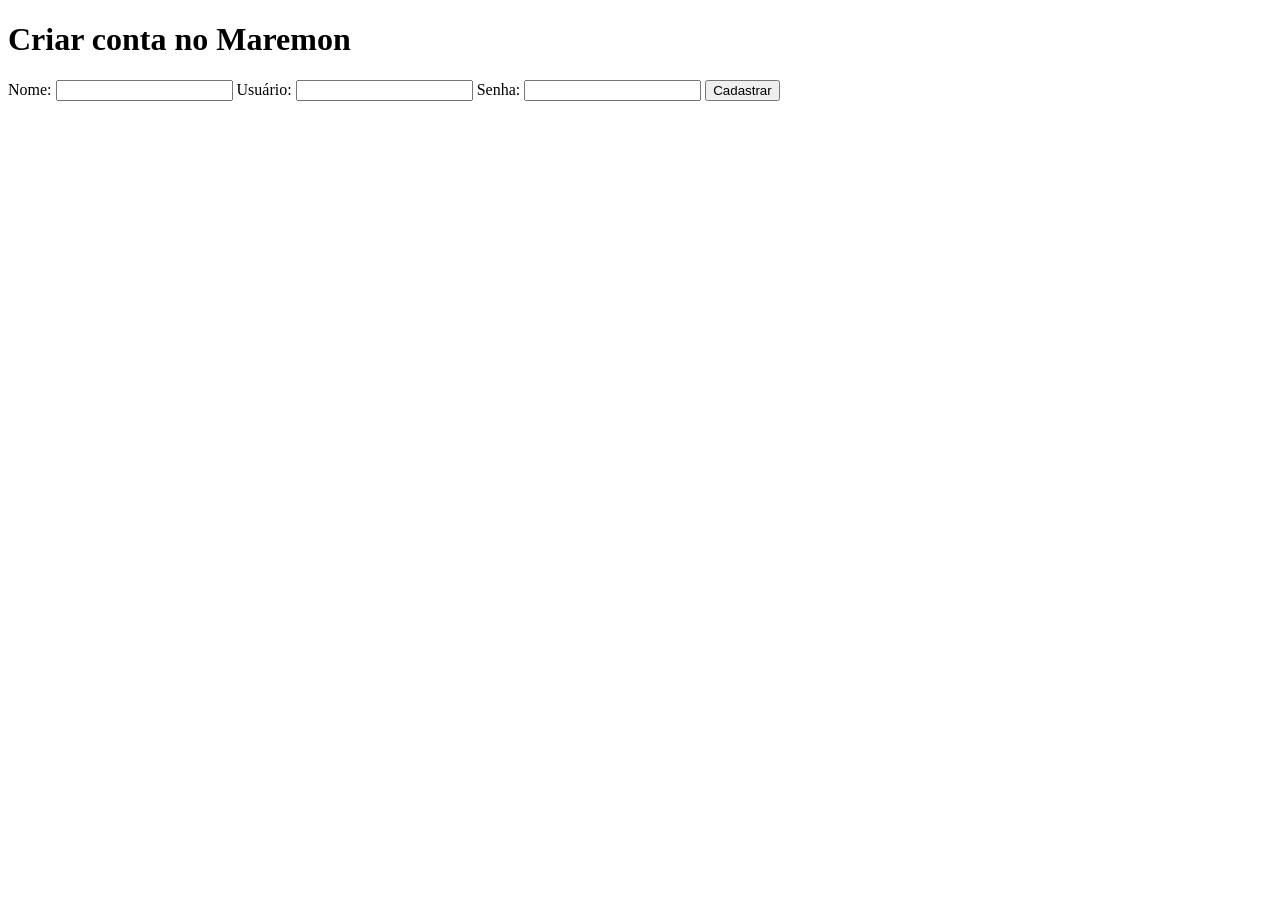
==== monstrobolso_combate/cadastro.html @ 1f14421e "praticamente tudo" ====
<!DOCTYPE html>
<html lang="pt-br">
<head>
    <meta charset="UTF-8">
    <meta name="viewport" content="width=device-width, initial-scale=1.0">
    <title>Cadastro - Maremon</title>
</head>
<body>

    <h1>Criar conta no Maremon</h1>

    <form id="form_cadastro">

        <label for="nome">Nome:</label>
        <input
            type="text"
            id="nome"
            required
            maxlength="100"
        >

        <label for="usuario">Usuário:</label>
        <input
            type="text"
            id="usuario"
            required
            minlength="3"
            maxlength="30"
        >

        <label for="senha">Senha:</label>
        <input
            type="password"
            id="senha"
            required
            minlength="8"
        >

        <button type="submit">Cadastrar</button>

    </form>

    <p id="mensagem"></p>

    <script src="js/cadastro.js"></script>

</body>
</html>
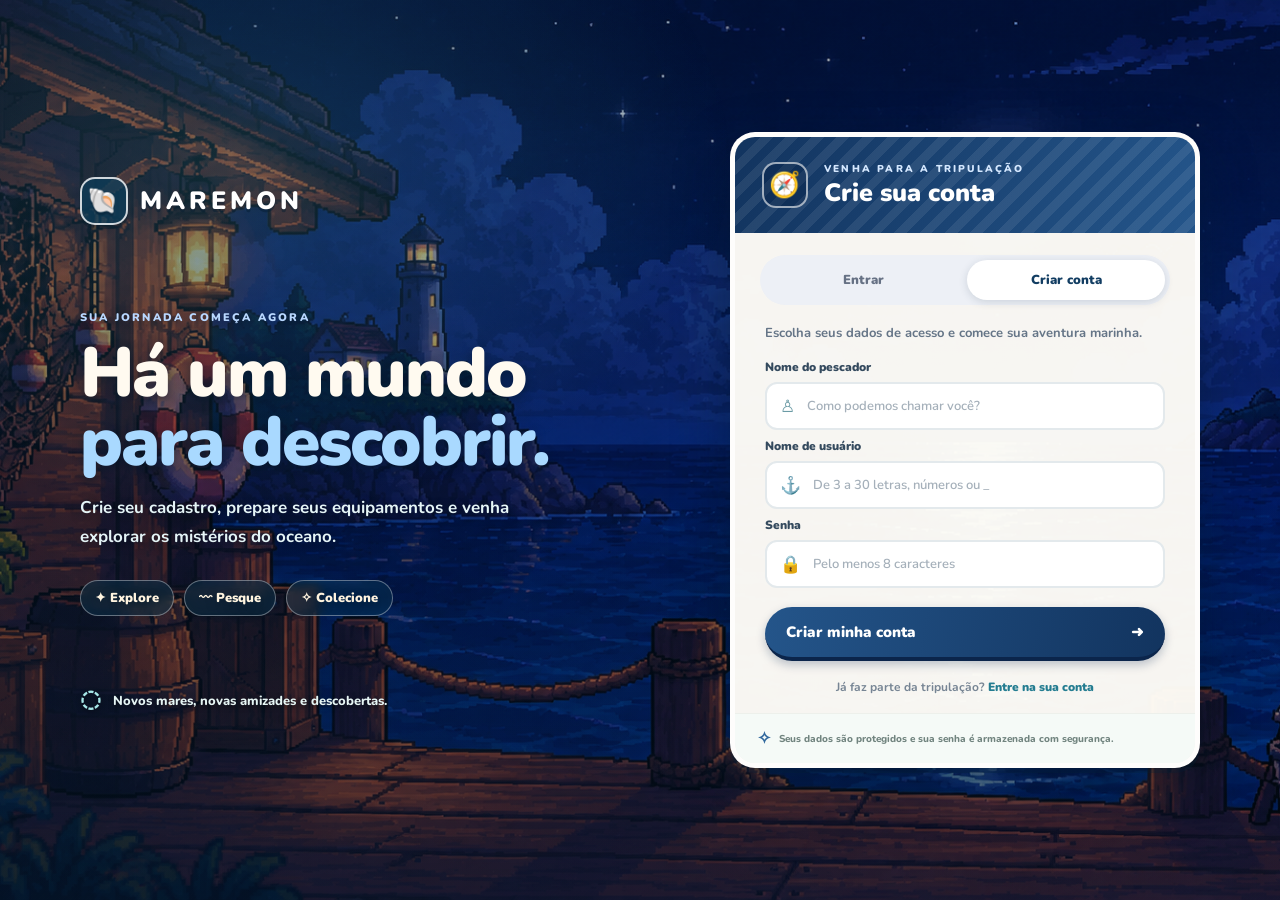
==== commit 6d52014f: "Tela de login e cadastro." ====
--- a/monstrobolso_combate/cadastro.html
+++ b/monstrobolso_combate/cadastro.html
@@ -1,49 +1,56 @@
-
 <!DOCTYPE html>
 <html lang="pt-br">
 <head>
     <meta charset="UTF-8">
     <meta name="viewport" content="width=device-width, initial-scale=1.0">
-    <title>Cadastro - Maremon</title>
+    <meta name="theme-color" content="#123d62">
+    <title>Criar conta | Maremon</title>
+    <link rel="stylesheet" href="css/autenticacao.css">
 </head>
-<body>
+<body class="auth-page">
+    <main class="auth-layout">
+        <section class="brand-side" aria-label="Apresentação do Maremon">
+            <a class="brand-mark" href="login.html" aria-label="Maremon início">
+                <span class="brand-icon">🐚</span>
+                <span>MAREMON</span>
+            </a>
+            <div class="brand-copy">
+                <span class="eyebrow">SUA JORNADA COMEÇA AGORA</span>
+                <h1>Há um mundo<br><em>para descobrir.</em></h1>
+                <p>Crie seu cadastro, prepare seus equipamentos e venha explorar os mistérios do oceano.</p>
+                <div class="world-tags"><span>✦ Explore</span><span>〰 Pesque</span><span>✧ Colecione</span></div>
+            </div>
+            <div class="brand-footer"><span class="bubble">◌</span> Novos mares, novas amizades e descobertas.</div>
+        </section>
 
-    <h1>Criar conta no Maremon</h1>
+        <section class="auth-card register-card" aria-labelledby="auth-title">
+            <header class="card-heading">
+                <div class="heading-icon">🧭</div>
+                <div><span class="eyebrow">VENHA PARA A TRIPULAÇÃO</span><h2 id="auth-title">Crie sua conta</h2></div>
+            </header>
+            <div class="auth-tabs" aria-label="Acesso à conta">
+                <a href="login.html">Entrar</a>
+                <a class="active" href="cadastro.html" aria-current="page">Criar conta</a>
+            </div>
+            <p class="card-intro">Escolha seus dados de acesso e comece sua aventura marinha.</p>
 
-    <form id="form_cadastro">
+            <form id="form_cadastro" class="auth-form">
+                <label for="nome">Nome do pescador</label>
+                <div class="input-wrap"><span aria-hidden="true">♙</span><input type="text" id="nome" required maxlength="100" autocomplete="name" placeholder="Como podemos chamar você?"></div>
 
-        <label for="nome">Nome:</label>
-        <input
-            type="text"
-            id="nome"
-            required
-            maxlength="100"
-        >
+                <label for="usuario">Nome de usuário</label>
+                <div class="input-wrap"><span aria-hidden="true">⚓</span><input type="text" id="usuario" required minlength="3" maxlength="30" pattern="[a-zA-Z0-9_]{3,30}" autocomplete="username" placeholder="De 3 a 30 letras, números ou _"></div>
 
-        <label for="usuario">Usuário:</label>
-        <input
-            type="text"
-            id="usuario"
-            required
-            minlength="3"
-            maxlength="30"
-        >
+                <label for="senha">Senha</label>
+                <div class="input-wrap"><span aria-hidden="true">🔒</span><input type="password" id="senha" required minlength="8" autocomplete="new-password" placeholder="Pelo menos 8 caracteres"></div>
 
-        <label for="senha">Senha:</label>
-        <input
-            type="password"
-            id="senha"
-            required
-            minlength="8"
-        >
-
-        <button type="submit">Cadastrar</button>
-
-    </form>
-
-    <p id="mensagem"></p>
-
+                <button class="primary-action" type="submit"><span>Criar minha conta</span><span aria-hidden="true">➜</span></button>
+            </form>
+            <p id="mensagem" class="form-message" role="status" aria-live="polite"></p>
+            <p class="switch-copy">Já faz parte da tripulação? <a href="login.html">Entre na sua conta</a></p>
+            <div class="card-note"><span>✧</span> Seus dados são protegidos e sua senha é armazenada com segurança.</div>
+        </section>
+    </main>
     <script src="js/cadastro.js"></script>
-
 </body>
 </html>
--- a/monstrobolso_combate/css/autenticacao.css
+++ b/monstrobolso_combate/css/autenticacao.css
@@ -0,0 +1,119 @@
+@import url('https://fonts.googleapis.com/css2?family=Nunito:wght@400;500;600;700;800;900&display=swap');
+
+:root {
+    --deep: #123d62;
+    --deep-2: #0b2b49;
+    --ocean: #267f9c;
+    --foam: #e8f7f5;
+    --coral: #173b70;
+    --coral-dark: #0b254b;
+    --sand: #fffaf0;
+    --ink: #263b50;
+    --muted: #718292;
+}
+* { box-sizing: border-box; }
+html, body { min-height: 100%; }
+body.auth-page {
+    margin: 0;
+    min-height: 100vh;
+    padding: 34px;
+    display: grid;
+    place-items: center;
+    color: var(--ink);
+    font-family: 'Nunito', 'Trebuchet MS', sans-serif;
+    background: linear-gradient(90deg, rgba(5,25,47,.48), rgba(5,25,47,.18)), url('../assets/fundo_login_noite.png') center/cover fixed no-repeat, #123d62;
+}
+.auth-page::before {
+    content: '';
+    position: fixed;
+    inset: 0;
+    pointer-events: none;
+    background: radial-gradient(ellipse at 18% 18%, rgba(90,202,220,.17), transparent 34%), linear-gradient(0deg, rgba(5,22,40,.28), transparent 45%);
+}
+.auth-layout {
+    position: relative;
+    width: min(1120px, 100%);
+    min-height: 650px;
+    display: grid;
+    grid-template-columns: 1.05fr .95fr;
+    align-items: center;
+    gap: clamp(28px, 5vw, 76px);
+}
+.brand-side { min-height: 570px; display: flex; flex-direction: column; justify-content: space-between; padding: 12px 0 20px; color: #fff; }
+.brand-mark { display: inline-flex; align-items: center; gap: 12px; width: fit-content; color: #fff; text-decoration: none; font-size: 25px; font-weight: 900; letter-spacing: 4px; text-shadow: 0 3px 0 rgba(5,28,48,.45); }
+.brand-icon { width: 48px; height: 48px; display: grid; place-items: center; border: 2px solid rgba(255,255,255,.8); border-radius: 15px; background: rgba(12,62,91,.72); box-shadow: 0 4px 0 rgba(3,26,45,.35); font-size: 25px; }
+.brand-copy { max-width: 540px; margin: 60px 0 42px; text-shadow: 0 3px 10px rgba(4,23,42,.55); }
+.eyebrow { display: block; color: #b9d8ff; font-size: 11px; font-weight: 900; letter-spacing: 2.2px; }
+.brand-copy h1 { margin: 14px 0 18px; color: #fffaf0; font-size: clamp(42px, 5.4vw, 70px); line-height: .99; font-weight: 900; letter-spacing: -2px; }
+.brand-copy h1 em { color: #a9d9ff; font-style: normal; }
+.brand-copy p { max-width: 440px; margin: 0; color: #e5f5f7; font-size: 17px; line-height: 1.7; font-weight: 700; }
+.world-tags { display: flex; flex-wrap: wrap; gap: 10px; margin-top: 28px; }
+.world-tags span { padding: 8px 14px; border: 1px solid rgba(255,255,255,.36); border-radius: 999px; background: rgba(9,54,80,.45); color: #fff4df; font-size: 13px; font-weight: 900; backdrop-filter: blur(5px); }
+.brand-footer { color: #e6f5f4; font-size: 13px; font-weight: 800; text-shadow: 0 2px 5px rgba(0,0,0,.5); }
+.bubble { margin-right: 8px; color: #a7e7e8; font-size: 24px; vertical-align: -2px; }
+.auth-card {
+    width: 100%; max-width: 470px; justify-self: end; overflow: hidden;
+    border: 5px solid rgba(255,255,255,.84); border-radius: 25px;
+    background: rgba(255,253,247,.97);
+    box-shadow: 0 20px 55px rgba(4,22,39,.42), 0 5px 0 rgba(7,39,62,.28);
+}
+.card-heading { min-height: 96px; display: flex; align-items: center; gap: 16px; padding: 20px 27px; color: #fff; background: repeating-linear-gradient(135deg, rgba(255,255,255,.08) 0 9px, transparent 9px 18px), linear-gradient(105deg, #12345f, #24558a); }
+.heading-icon { width: 46px; height: 46px; flex: 0 0 46px; display: grid; place-items: center; border: 2px solid rgba(255,255,255,.6); border-radius: 14px; background: rgba(7,28,58,.28); font-size: 25px; }
+.card-heading .eyebrow { color: #d5e8ff; font-size: 10px; }
+.card-heading h2 { margin: 2px 0 0; font-size: 25px; line-height: 1.2; font-weight: 900; }
+.auth-tabs { display: grid; grid-template-columns: 1fr 1fr; gap: 5px; margin: 22px 25px 0; padding: 5px; border-radius: 999px; background: #edf0f6; }
+.auth-tabs a { padding: 11px 8px; border-radius: 999px; color: #667184; text-align: center; text-decoration: none; font-size: 13px; font-weight: 900; transition: .18s ease; }
+.auth-tabs a:hover { color: var(--deep); background: rgba(255,255,255,.65); }
+.auth-tabs a.active { color: var(--deep); background: #fff; box-shadow: 0 2px 8px rgba(31,54,78,.16); }
+.card-intro { margin: 19px 30px 17px; color: #657587; font-size: 13px; line-height: 1.5; font-weight: 700; }
+.auth-form { display: flex; flex-direction: column; padding: 0 30px; }
+.auth-form label { margin: 10px 0 7px; color: #344a5e; font-size: 12px; font-weight: 900; }
+.input-wrap { min-height: 48px; display: flex; align-items: center; gap: 10px; padding: 0 13px; border: 2px solid #e3e9ec; border-radius: 12px; background: #fff; transition: border-color .18s, box-shadow .18s; }
+.input-wrap:focus-within { border-color: #55a6b3; box-shadow: 0 0 0 3px rgba(85,166,179,.13); }
+.input-wrap > span { color: #6b9ba5; font-size: 17px; }
+.input-wrap input { width: 100%; min-width: 0; height: 44px; border: 0; outline: 0; background: transparent; color: var(--ink); font: inherit; font-size: 13px; font-weight: 700; }
+.input-wrap input::placeholder { color: #a5b0ba; font-weight: 600; }
+.primary-action { min-height: 54px; display: flex; justify-content: space-between; align-items: center; margin-top: 24px; padding: 0 21px; border: 0; border-bottom: 4px solid var(--coral-dark); border-radius: 999px; background: linear-gradient(100deg, #24558a, #12345f); color: #fff; cursor: pointer; font: inherit; font-size: 15px; font-weight: 900; box-shadow: 0 4px 10px rgba(10,38,78,.25); transition: transform .15s, filter .15s; }
+.primary-action:hover { filter: brightness(1.05); transform: translateY(-1px); }
+.primary-action:active { transform: translateY(2px); border-bottom-width: 2px; }
+.primary-action:disabled { opacity: .65; cursor: wait; transform: none; }
+.form-message { min-height: 18px; margin: 10px 30px 0; color: #b44d43; text-align: center; font-size: 12px; font-weight: 800; }
+.form-message:empty { min-height: 7px; margin-top: 4px; }
+.switch-copy { margin: 7px 20px 18px; color: #778594; text-align: center; font-size: 12px; font-weight: 700; }
+.switch-copy a { color: #247d91; font-weight: 900; text-decoration: none; }
+.switch-copy a:hover { text-decoration: underline; }
+.card-note { display: flex; align-items: center; gap: 8px; padding: 13px 22px; border-top: 1px solid #edf0eb; background: #f5faf7; color: #71847f; font-size: 10px; font-weight: 800; }
+.card-note span { color: #32699e; font-size: 17px; }
+.register-card .card-intro { margin-bottom: 8px; }
+.register-card .auth-form label { margin-top: 8px; }
+.register-card .primary-action { margin-top: 19px; }
+
+@media (max-width: 850px) {
+    body.auth-page { padding: 22px; background-position: center; }
+    .auth-layout { max-width: 520px; min-height: auto; display: flex; flex-direction: column; gap: 18px; }
+    .brand-side { width: 100%; min-height: auto; padding: 0; }
+    .brand-copy { margin: 22px 0 0; }
+    .brand-copy h1 { font-size: clamp(35px, 8vw, 48px); }
+    .brand-copy p { max-width: 500px; font-size: 14px; }
+    .brand-footer { display: none; }
+    .world-tags { margin-top: 15px; }
+    .auth-card { max-width: 520px; justify-self: auto; }
+}
+@media (max-width: 480px) {
+    body.auth-page { padding: 14px; }
+    .brand-mark { font-size: 20px; }
+    .brand-icon { width: 40px; height: 40px; }
+    .brand-copy { margin-top: 17px; }
+    .brand-copy h1 { margin: 8px 0 10px; font-size: 36px; }
+    .brand-copy p { font-size: 12px; }
+    .world-tags { gap: 6px; }
+    .world-tags span { padding: 6px 10px; font-size: 11px; }
+    .auth-card { border-width: 3px; border-radius: 19px; }
+    .card-heading { min-height: 78px; padding: 15px 18px; }
+    .card-heading h2 { font-size: 21px; }
+    .auth-tabs { margin: 16px 16px 0; }
+    .card-intro { margin: 14px 20px; font-size: 12px; }
+    .auth-form { padding: 0 20px; }
+    .form-message { margin-right: 20px; margin-left: 20px; }
+    .card-note { padding: 11px 16px; font-size: 9px; }
+}
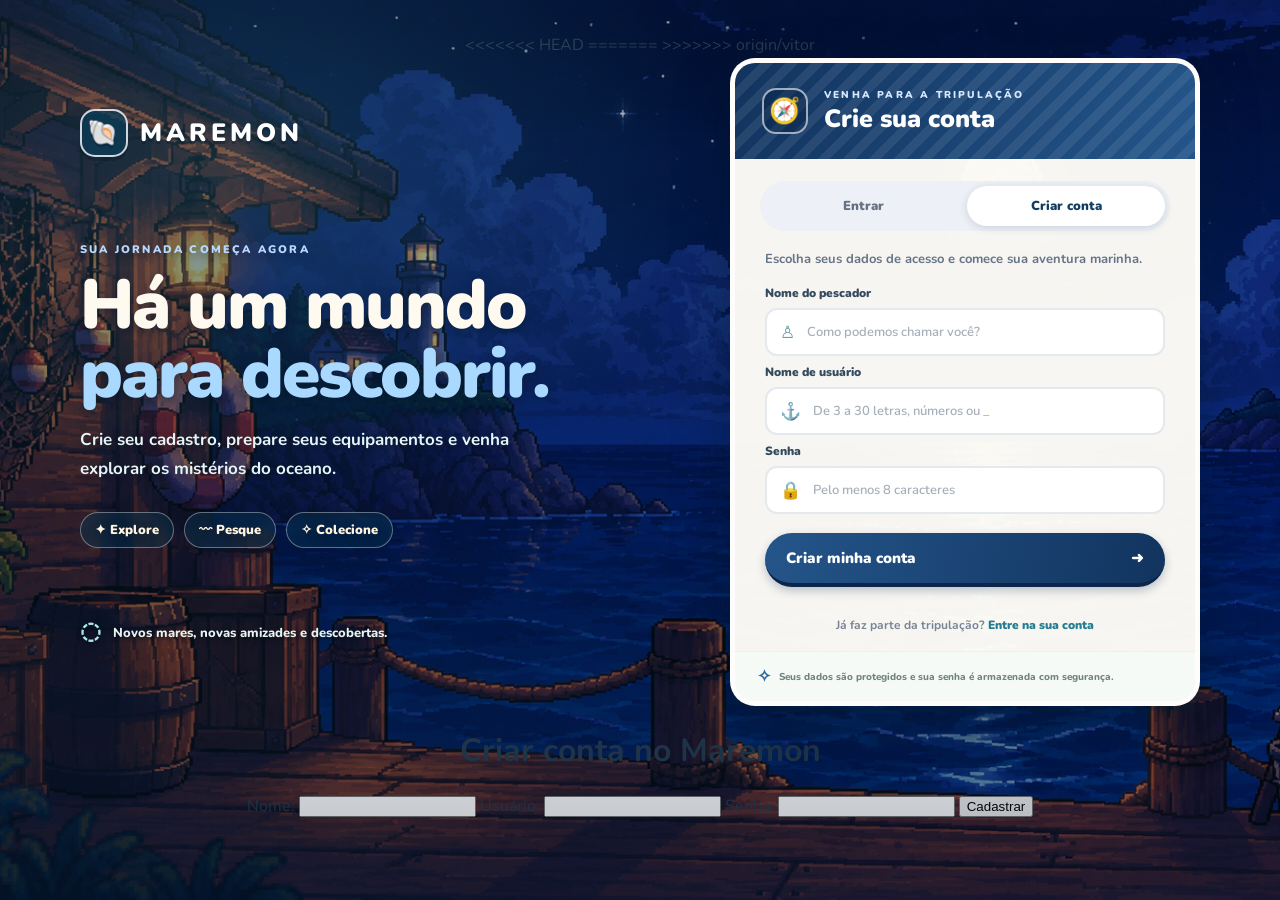
==== commit 0b0fa546: "Merge remote-tracking branch 'origin/vitor' into enzo" ====
--- a/monstrobolso_combate/cadastro.html
+++ b/monstrobolso_combate/cadastro.html
@@ -1,3 +1,7 @@
+<<<<<<< HEAD
+=======
+
+>>>>>>> origin/vitor
 <!DOCTYPE html>
 <html lang="pt-br">
 <head>
@@ -52,5 +56,46 @@
         </section>
     </main>
     <script src="js/cadastro.js"></script>
+    <title>Cadastro - Maremon</title>
+</head>
+<body>
+
+    <h1>Criar conta no Maremon</h1>
+
+    <form id="form_cadastro">
+
+        <label for="nome">Nome:</label>
+        <input
+            type="text"
+            id="nome"
+            required
+            maxlength="100"
+        >
+
+        <label for="usuario">Usuário:</label>
+        <input
+            type="text"
+            id="usuario"
+            required
+            minlength="3"
+            maxlength="30"
+        >
+
+        <label for="senha">Senha:</label>
+        <input
+            type="password"
+            id="senha"
+            required
+            minlength="8"
+        >
+
+        <button type="submit">Cadastrar</button>
+
+    </form>
+
+    <p id="mensagem"></p>
+
+    <script src="js/cadastro.js"></script>
+
 </body>
 </html>
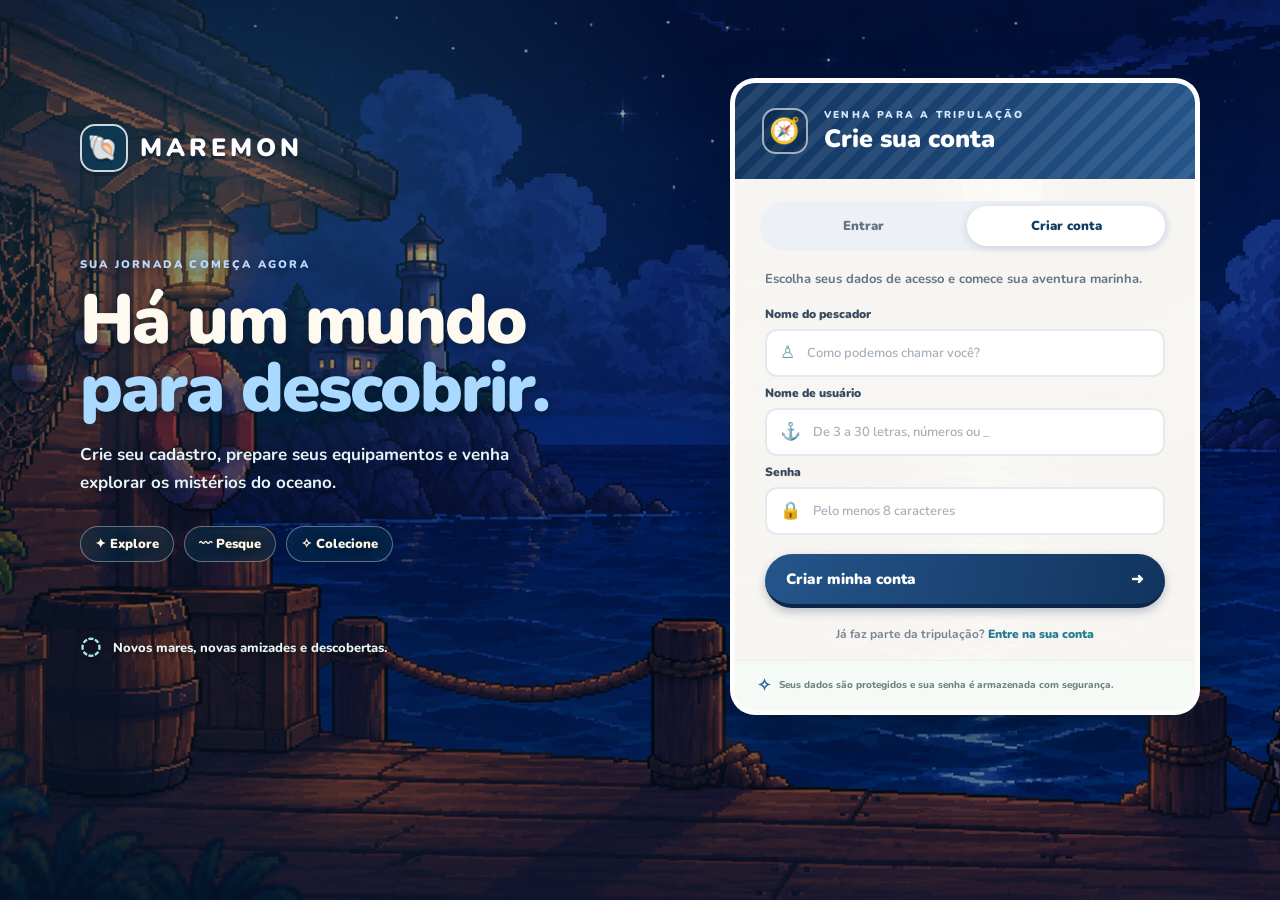
==== commit 227b563b: "Ajeitando rapidinho o cadastro e login." ====
--- a/monstrobolso_combate/cadastro.html
+++ b/monstrobolso_combate/cadastro.html
@@ -1,7 +1,3 @@
-<<<<<<< HEAD
-=======
-
->>>>>>> origin/vitor
 <!DOCTYPE html>
 <html lang="pt-br">
 <head>
@@ -59,43 +55,7 @@
     <title>Cadastro - Maremon</title>
 </head>
 <body>
-
-    <h1>Criar conta no Maremon</h1>
-
-    <form id="form_cadastro">
-
-        <label for="nome">Nome:</label>
-        <input
-            type="text"
-            id="nome"
-            required
-            maxlength="100"
-        >
-
-        <label for="usuario">Usuário:</label>
-        <input
-            type="text"
-            id="usuario"
-            required
-            minlength="3"
-            maxlength="30"
-        >
-
-        <label for="senha">Senha:</label>
-        <input
-            type="password"
-            id="senha"
-            required
-            minlength="8"
-        >
-
-        <button type="submit">Cadastrar</button>
-
-    </form>
-
     <p id="mensagem"></p>
-
     <script src="js/cadastro.js"></script>
-
 </body>
 </html>
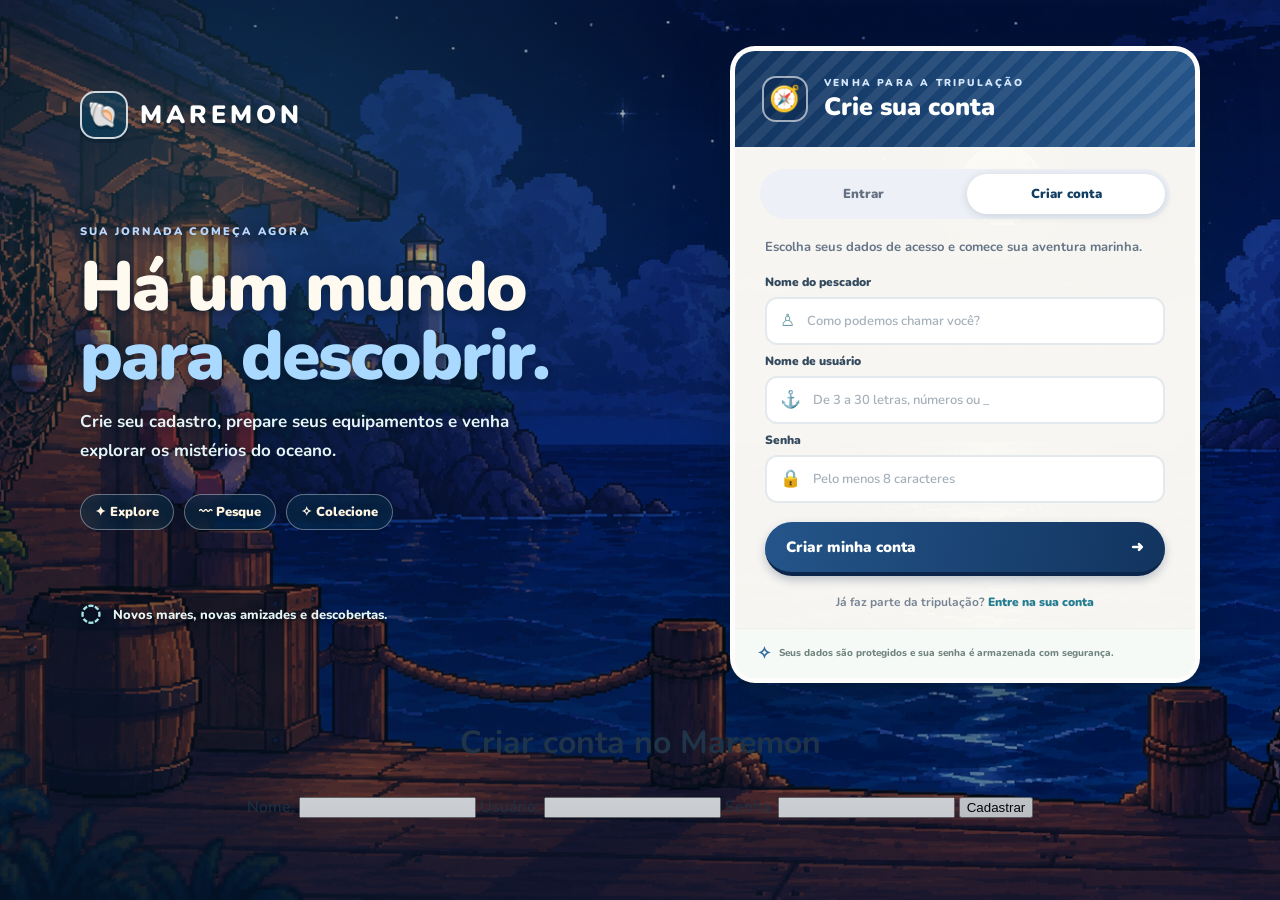
==== commit f840905e: "Atualizando a seleção de inicial." ====
--- a/monstrobolso_combate/cadastro.html
+++ b/monstrobolso_combate/cadastro.html
@@ -55,7 +55,43 @@
     <title>Cadastro - Maremon</title>
 </head>
 <body>
+
+    <h1>Criar conta no Maremon</h1>
+
+    <form id="form_cadastro">
+
+        <label for="nome">Nome:</label>
+        <input
+            type="text"
+            id="nome"
+            required
+            maxlength="100"
+        >
+
+        <label for="usuario">Usuário:</label>
+        <input
+            type="text"
+            id="usuario"
+            required
+            minlength="3"
+            maxlength="30"
+        >
+
+        <label for="senha">Senha:</label>
+        <input
+            type="password"
+            id="senha"
+            required
+            minlength="8"
+        >
+
+        <button type="submit">Cadastrar</button>
+
+    </form>
+
     <p id="mensagem"></p>
+
     <script src="js/cadastro.js"></script>
+
 </body>
 </html>
